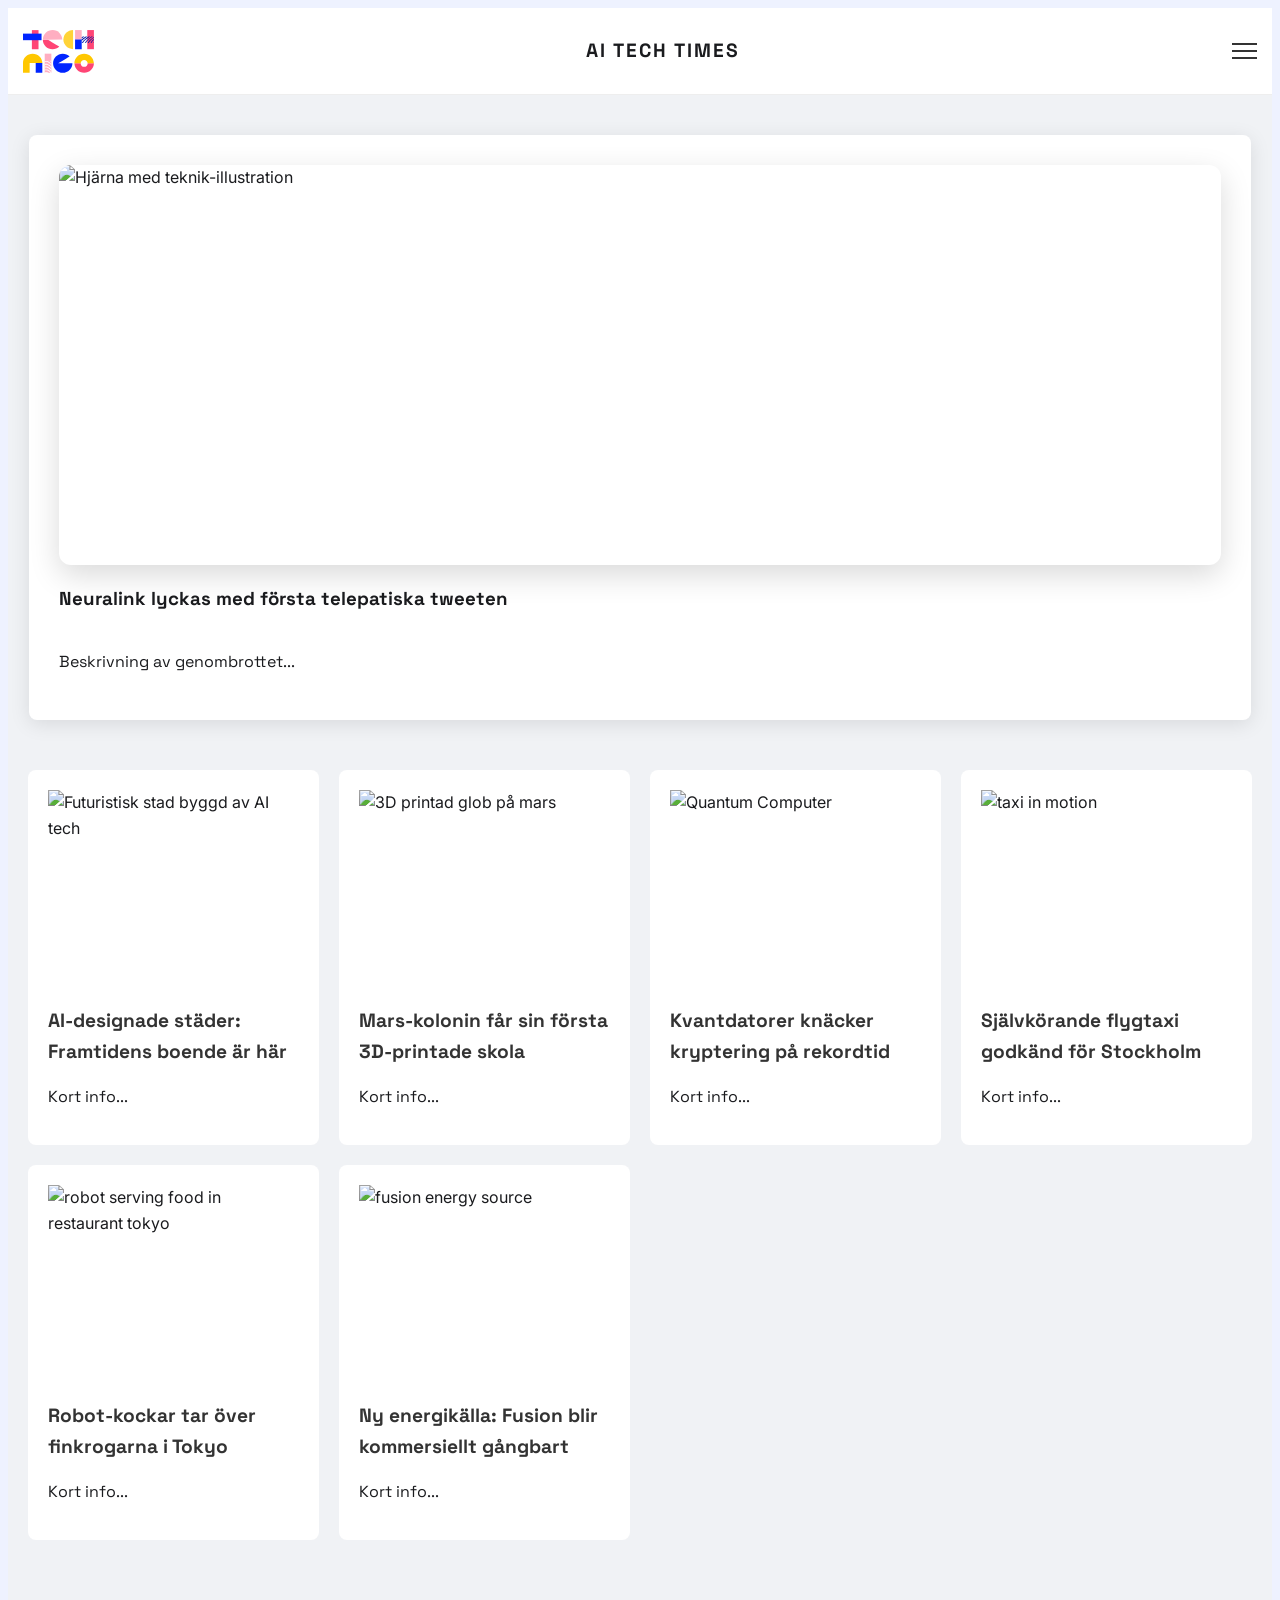
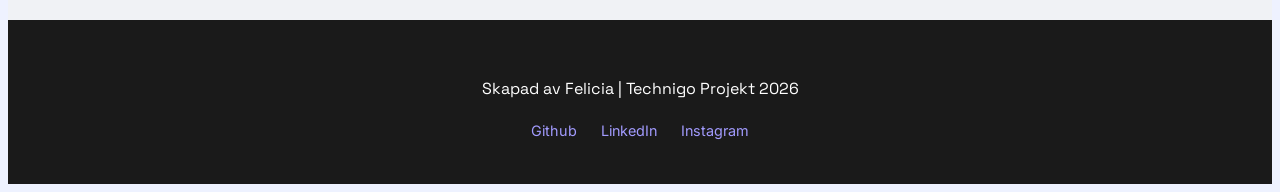
==== index.html @ 7e4fe272 "Move files to root" ====
<!DOCTYPE html>
<html>

<head>
  <meta charset="utf-8" />
  <title>AI TECH NEWS</title>
  <link rel="stylesheet" href="./style.css" />
  <meta name="viewport" content="width=device-width , initial-scale=1.0">
</head>

<body>
  <header class="main-header">
    <img src="logo.svg" alt="Technigo logo" class="header-logo">
    <h1 class="header-title">AI TECH TIMES</h1>
    <div class="hamburger-menu">
      <span></span>
      <span></span>
      <span></span>
    </div>
  </header>

  <section class="big-news">
    <article class="hero-card">
      <img
        src="https://images.unsplash.com/photo-1750365919878-2735d30fa3d8?q=80&w=1332&auto=format&fit=crop&ixlib=rb-4.1.0&ixid=M3wxMjA3fDB8MHxwaG90by1wYWdlfHx8fGVufDB8fHx8fA%3D%3D"
        alt="Hjärna med teknik-illustration" class="hero-img">
      <h1>Neuralink lyckas med första telepatiska tweeten</h1>
      <p>Beskrivning av genombrottet...</p>
    </article>
  </section>

  <section class="news-grid">
    <article class="news-card">
      <img
        src="https://images.unsplash.com/photo-1516496636080-14fb876e029d?w=1000&auto=format&fit=crop&q=60&ixlib=rb-4.1.0&ixid=M3wxMjA3fDB8MHxzZWFyY2h8MTB8fGZ1dHVyZSUyMGNpdHl8ZW58MHx8MHx8fDI%3D"
        alt="Futuristisk stad byggd av AI tech" class="card-img">
      <h2>AI-designade städer: Framtidens boende är här</h2>
      <p>Kort info...</p>
    </article>

    <article class="news-card">
      <img
        src="https://images.unsplash.com/photo-1675536462809-8b533a6ba0e7?q=80&w=1170&auto=format&fit=crop&ixlib=rb-4.1.0&ixid=M3wxMjA3fDB8MHxwaG90by1wYWdlfHx8fGVufDB8fHx8fA%3D%3D"
        alt="3D printad glob på mars" class="card-img">
      <h2>Mars-kolonin får sin första 3D-printade skola</h2>
      <p>Kort info...</p>
    </article>

    <article class="news-card">
      <img
        src="https://images.unsplash.com/photo-1681908571122-97f349e1ace0?q=80&w=735&auto=format&fit=crop&ixlib=rb-4.1.0&ixid=M3wxMjA3fDB8MHxwaG90by1wYWdlfHx8fGVufDB8fHx8fA%3D%3D"
        alt="Quantum Computer" class="card-img">
      <h2>Kvantdatorer knäcker kryptering på rekordtid</h2>
      <p>Kort info...</p>
    </article>

    <article class="news-card">
      <img
        src="https://images.unsplash.com/photo-1565531152238-5f20a0f4a3f0?q=80&w=1170&auto=format&fit=crop&ixlib=rb-4.1.0&ixid=M3wxMjA3fDB8MHxwaG90by1wYWdlfHx8fGVufDB8fHx8fA%3D%3D"
        alt="taxi in motion" class="card-img">
      <h2>Självkörande flygtaxi godkänd för Stockholm</h2>
      <p>Kort info...</p>
    </article>

    <article class="news-card">
      <img
        src="https://images.unsplash.com/photo-1767966926615-748201123f94?q=80&w=712&auto=format&fit=crop&ixlib=rb-4.1.0&ixid=M3wxMjA3fDB8MHxwaG90by1wYWdlfHx8fGVufDB8fHx8fA%3D%3D"
        alt="robot serving food in restaurant tokyo" class="card-img">
      <h2>Robot-kockar tar över finkrogarna i Tokyo</h2>
      <p>Kort info...</p>
    </article>

    <article class="news-card">
      <img
        src="https://images.unsplash.com/photo-1727434032792-c7ef921ae086?q=80&w=1332&auto=format&fit=crop&ixlib=rb-4.1.0&ixid=M3wxMjA3fDB8MHxwaG90by1wYWdlfHx8fGVufDB8fHx8fA%3D%3D"
        alt="fusion energy source" class="card-img">
      <h2>Ny energikälla: Fusion blir kommersiellt gångbart</h2>
      <p>Kort info...</p>
    </article>
  </section>

  <footer class="main-footer">
    <p>Skapad av Felicia | Technigo Projekt 2026</p>
    <div class="social-links">
      <a href="https://github.com/LofstromFelicia">Github</a>
      <a href="#">LinkedIn</a>
      <a href="#">Instagram</a>
    </div>
  </footer>

</body>

</html>
---- style.css ----
@import url('https://fonts.googleapis.com/css2?family=Inter:wght@400;500&family=Space+Grotesk:wght@500;700&display=swap');

html {
  background: #eef2ff;
  color: #fff;
}

body {
  font-family: 'Inter', sans-serif;
  line-height: 1.6;
  background-color: #f0f2f5;
  color: #1a1b1e;
}

h1,
h2,
p,
.header-title {
  font-family: 'Space Grotesk', sans-serif;
}

/* MOBIL (Default) */
.news-grid {
  display: grid;
  grid-template-columns: 1fr;
  gap: 20px;
  padding: 20px;
}

.news-card {
  background: white;
  padding: 20px;
  border-radius: 8px;
}

.news-card,
.hero-card {
  transition: all 0.4s ease;
  /* Makes transition softer */
  cursor: pointer;
}

.news-card:hover,
.hero-card:hover {
  background-color: #5d3fd3;
  transform: translateY(-5px);
  /* Card Hover */
  box-shadow: 0 10px 20px rgba(93, 63, 211, 0.3);
}

.news-card:hover h2,
.hero-card:hover h1,
.news-card:hover p,
.hero-card:hover p {
  color: #ffffff;
}

.hero-card {
  max-width: 92%;
  margin: 0 auto;
  /* Centers the card and sets top/bottom margins */
  background: white;
  border-radius: 8px;
  display: flex;
  flex-direction: column;
  margin-top: 40px;
  margin-bottom: 30px;
  box-shadow: 0 4px 20px rgba(0, 0, 0, 0.1);
  padding: 30px;
}

.news-card h2 {
  font-size: 1.2rem;
  margin-bottom: 10px;
  color: #333;
}

.card-img {
  width: 100%;
  height: 200px;
  object-fit: cover;
  display: block;
}

.hero-img {
  width: 100%;
  height: 400px;
  object-fit: cover;
  border-radius: 12px;
  box-shadow: 0 10px 30px rgba(0, 0, 0, 0.15);
}

/* --- HEADER --- */
.main-header {
  display: flex;
  justify-content: space-between;
  align-items: center;
  padding: 15px;
  background: white;
  border-bottom: 1px solid #eee;
  position: sticky;
  top: 0;
  z-index: 100;
  /* Keep navigation visible while scrolling */
}

.header-logo {
  height: 43px;
}

.header-title {
  font-size: 1.2rem;
  letter-spacing: 2px;
  font-weight: 900;
}

/* --- HAMBURGER MENU --- */
.hamburger-menu {
  cursor: pointer;
  transition: transform 0.2s ease;
}

.hamburger-menu span {
  display: block;
  width: 25px;
  height: 2px;
  background-color: #333;
  margin: 5px 0;
}

.hamburger-menu:hover {
  transform: scale(1.1);
  /* Subtle change on hover */
}

.hamburger-menu:hover span {
  background-color: #5d3fd3;
}

/* --- FOOTER STYLES --- */
.main-footer {
  background: #1a1a1a;
  color: white;
  padding: 40px 20px;
  text-align: center;
  margin-top: 60px;
}

.social-links {
  margin-top: 15px;
}

.social-links a {
  color: #a29bfe;
  text-decoration: none;
  margin: 0 10px;
  font-size: 0.9rem;
}

.social-links a:hover {
  text-decoration: underline;
}

/* TABLET (from 668px: 2 column layout) */
@media (min-width: 668px) {
  .news-grid {
    grid-template-columns: repeat(2, 1fr);
  }
}

/* DESKTOP (from 1024px: 4 column layout) */
@media (min-width: 1024px) {
  .news-grid {
    grid-template-columns: repeat(4, 1fr);
  }
}
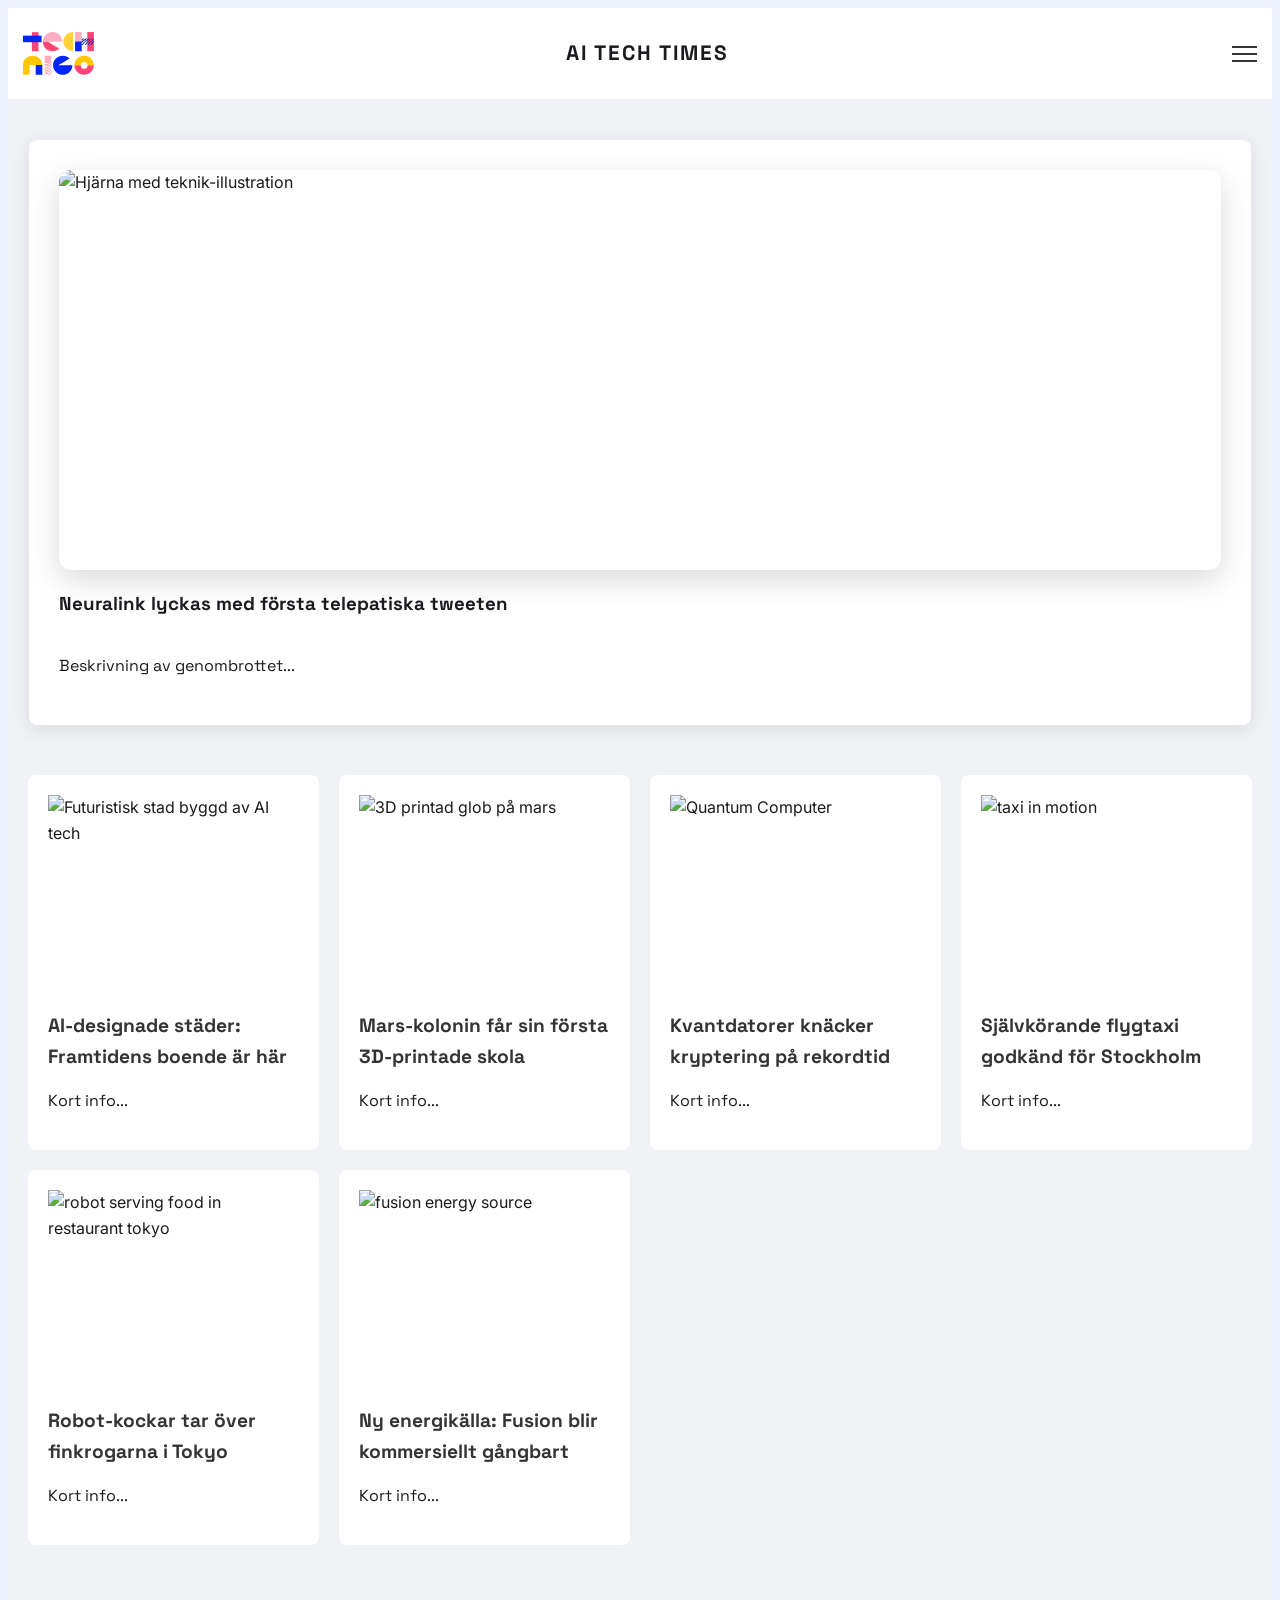
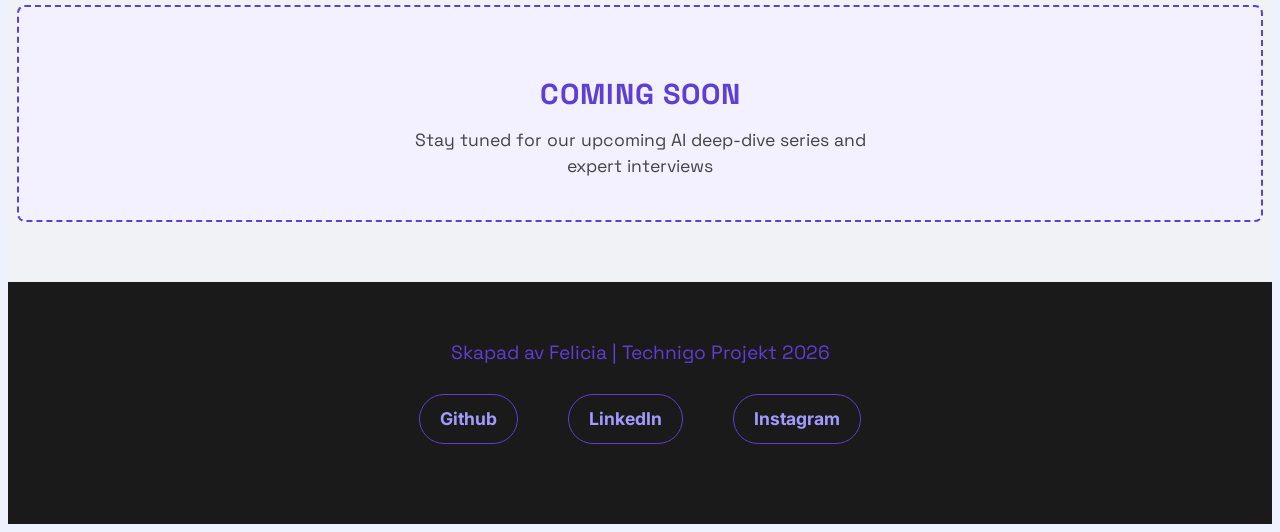
==== commit c23c87ab: "add coming-soon section" ====
--- a/index.html
+++ b/index.html
@@ -79,12 +79,17 @@
     </article>
   </section>
 
+  <section class="coming-soon">
+    <h2>Coming Soon</h2>
+    <p>Stay tuned for our upcoming AI deep-dive series and expert interviews</p>
+  </section>
+
   <footer class="main-footer">
     <p>Skapad av Felicia | Technigo Projekt 2026</p>
     <div class="social-links">
-      <a href="https://github.com/LofstromFelicia">Github</a>
-      <a href="#">LinkedIn</a>
-      <a href="#">Instagram</a>
+      <a href="https://github.com/LofstromFelicia" target="_blank">Github</a>
+      <a href="https://www.linkedin.com/in/felicia-löfström-693390130" target="_blank">LinkedIn</a>
+      <a href="https://www.instagram.com/lofstromfelicia" target="_blank">Instagram</a>
     </div>
   </footer>
 
--- a/style.css
+++ b/style.css
@@ -90,6 +90,37 @@
   box-shadow: 0 10px 30px rgba(0, 0, 0, 0.15);
 }
 
+.coming-soon {
+  background-color: #f3f0ff;
+  border: 2px dashed #5d3fd3;
+  border-radius: 8px;
+  padding: 40px;
+  margin: 40px auto;
+  max-width: 92%;
+  text-align: center;
+  transition: transform 0.3s ease;
+}
+
+.coming-soon:hover {
+  transform: scale(1.02);
+}
+
+.coming-soon h2 {
+  color: #5d3fd3;
+  font-size: 1.8rem;
+  margin-bottom: 10px;
+  text-transform: uppercase;
+  letter-spacing: 1px;
+}
+
+.coming-soon p {
+  color: #444;
+  font-size: 1.1rem;
+  line-height: 1.5;
+  max-width: 500px;
+  margin: 0 auto;
+}
+
 /* --- HEADER --- */
 .main-header {
   display: flex;
@@ -104,12 +135,17 @@
   /* Keep navigation visible while scrolling */
 }
 
+.header-title {
+  margin-right: 30px;
+  /* Makes header straight on the page */
+}
+
 .header-logo {
   height: 43px;
 }
 
 .header-title {
-  font-size: 1.2rem;
+  font-size: 1.3rem;
   letter-spacing: 2px;
   font-weight: 900;
 }
@@ -146,19 +182,40 @@
   margin-top: 60px;
 }
 
+.main-footer p {
+  font-size: 1.2rem;
+  color: #5d3fd3;
+  margin-bottom: 30px;
+  max-width: 600px;
+  margin-left: auto;
+  margin-right: auto;
+  line-height: 1.2;
+}
+
 .social-links {
+  display: flex;
+  justify-content: center;
+  gap: 30px;
   margin-top: 15px;
+  margin-bottom: 40px;
 }
 
 .social-links a {
   color: #a29bfe;
   text-decoration: none;
   margin: 0 10px;
-  font-size: 0.9rem;
+  font-size: 1.1rem;
+  font-weight: bold;
+  padding: 10px 20px;
+  border: 1px solid #5d3fd3;
+  border-radius: 25px;
+  transition: all 0.3s ease;
 }
 
 .social-links a:hover {
-  text-decoration: underline;
+  background-color: #5d3fd3;
+  color: white;
+  transform: translateY(-3px);
 }
 
 /* TABLET (from 668px: 2 column layout) */
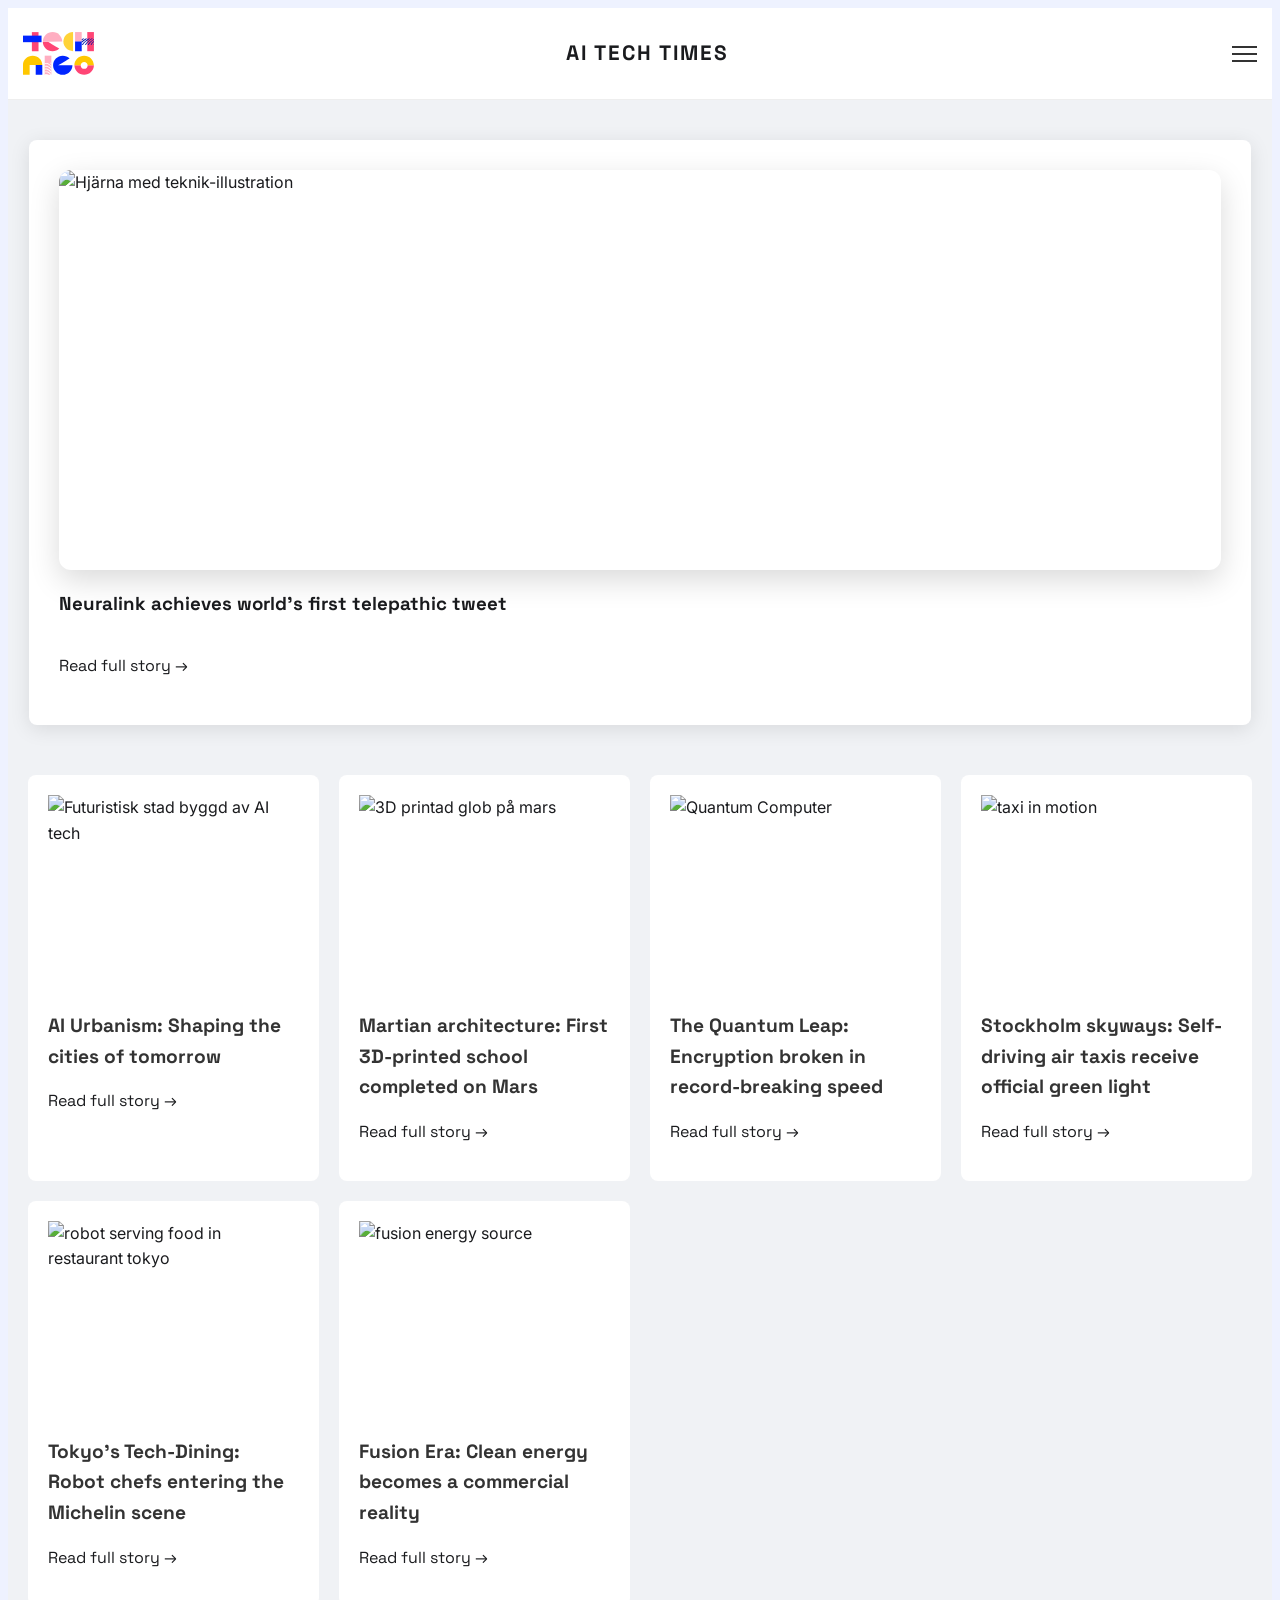
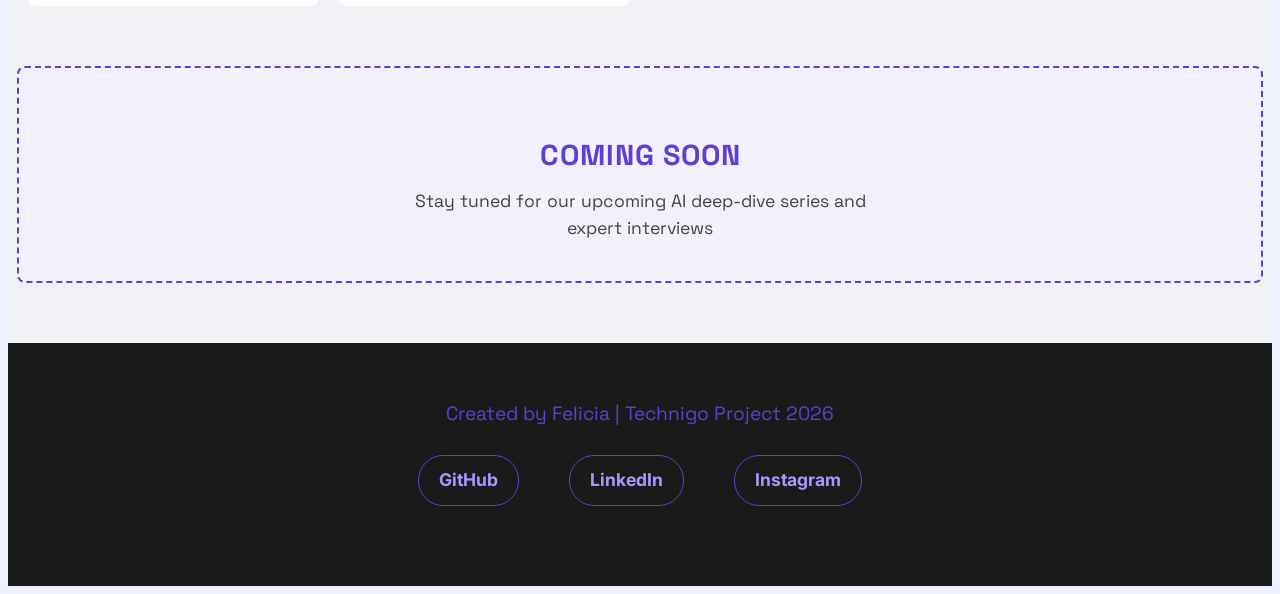
==== commit d64b8478: "Final polish: English language settings" ====
--- a/index.html
+++ b/index.html
@@ -1,5 +1,5 @@
 <!DOCTYPE html>
-<html>
+<html lang="en">
 
 <head>
   <meta charset="utf-8" />
@@ -24,8 +24,8 @@
       <img
         src="https://images.unsplash.com/photo-1750365919878-2735d30fa3d8?q=80&w=1332&auto=format&fit=crop&ixlib=rb-4.1.0&ixid=M3wxMjA3fDB8MHxwaG90by1wYWdlfHx8fGVufDB8fHx8fA%3D%3D"
         alt="Hjärna med teknik-illustration" class="hero-img">
-      <h1>Neuralink lyckas med första telepatiska tweeten</h1>
-      <p>Beskrivning av genombrottet...</p>
+      <h1>Neuralink achieves world's first telepathic tweet</h1>
+      <p>Read full story →</p>
     </article>
   </section>
 
@@ -34,48 +34,48 @@
       <img
         src="https://images.unsplash.com/photo-1516496636080-14fb876e029d?w=1000&auto=format&fit=crop&q=60&ixlib=rb-4.1.0&ixid=M3wxMjA3fDB8MHxzZWFyY2h8MTB8fGZ1dHVyZSUyMGNpdHl8ZW58MHx8MHx8fDI%3D"
         alt="Futuristisk stad byggd av AI tech" class="card-img">
-      <h2>AI-designade städer: Framtidens boende är här</h2>
-      <p>Kort info...</p>
+      <h2>AI Urbanism: Shaping the cities of tomorrow</h2>
+      <p>Read full story →</p>
     </article>
 
     <article class="news-card">
       <img
         src="https://images.unsplash.com/photo-1675536462809-8b533a6ba0e7?q=80&w=1170&auto=format&fit=crop&ixlib=rb-4.1.0&ixid=M3wxMjA3fDB8MHxwaG90by1wYWdlfHx8fGVufDB8fHx8fA%3D%3D"
         alt="3D printad glob på mars" class="card-img">
-      <h2>Mars-kolonin får sin första 3D-printade skola</h2>
-      <p>Kort info...</p>
+      <h2>Martian architecture: First 3D-printed school completed on Mars</h2>
+      <p>Read full story →</p>
     </article>
 
     <article class="news-card">
       <img
         src="https://images.unsplash.com/photo-1681908571122-97f349e1ace0?q=80&w=735&auto=format&fit=crop&ixlib=rb-4.1.0&ixid=M3wxMjA3fDB8MHxwaG90by1wYWdlfHx8fGVufDB8fHx8fA%3D%3D"
         alt="Quantum Computer" class="card-img">
-      <h2>Kvantdatorer knäcker kryptering på rekordtid</h2>
-      <p>Kort info...</p>
+      <h2>The Quantum Leap: Encryption broken in record-breaking speed</h2>
+      <p>Read full story →</p>
     </article>
 
     <article class="news-card">
       <img
         src="https://images.unsplash.com/photo-1565531152238-5f20a0f4a3f0?q=80&w=1170&auto=format&fit=crop&ixlib=rb-4.1.0&ixid=M3wxMjA3fDB8MHxwaG90by1wYWdlfHx8fGVufDB8fHx8fA%3D%3D"
         alt="taxi in motion" class="card-img">
-      <h2>Självkörande flygtaxi godkänd för Stockholm</h2>
-      <p>Kort info...</p>
+      <h2>Stockholm skyways: Self-driving air taxis receive official green light</h2>
+      <p>Read full story →</p>
     </article>
 
     <article class="news-card">
       <img
         src="https://images.unsplash.com/photo-1767966926615-748201123f94?q=80&w=712&auto=format&fit=crop&ixlib=rb-4.1.0&ixid=M3wxMjA3fDB8MHxwaG90by1wYWdlfHx8fGVufDB8fHx8fA%3D%3D"
         alt="robot serving food in restaurant tokyo" class="card-img">
-      <h2>Robot-kockar tar över finkrogarna i Tokyo</h2>
-      <p>Kort info...</p>
+      <h2>Tokyo's Tech-Dining: Robot chefs entering the Michelin scene</h2>
+      <p>Read full story →</p>
     </article>
 
     <article class="news-card">
       <img
         src="https://images.unsplash.com/photo-1727434032792-c7ef921ae086?q=80&w=1332&auto=format&fit=crop&ixlib=rb-4.1.0&ixid=M3wxMjA3fDB8MHxwaG90by1wYWdlfHx8fGVufDB8fHx8fA%3D%3D"
         alt="fusion energy source" class="card-img">
-      <h2>Ny energikälla: Fusion blir kommersiellt gångbart</h2>
-      <p>Kort info...</p>
+      <h2>Fusion Era: Clean energy becomes a commercial reality</h2>
+      <p>Read full story →</p>
     </article>
   </section>
 
@@ -85,9 +85,9 @@
   </section>
 
   <footer class="main-footer">
-    <p>Skapad av Felicia | Technigo Projekt 2026</p>
+    <p>Created by Felicia | Technigo Project 2026</p>
     <div class="social-links">
-      <a href="https://github.com/LofstromFelicia" target="_blank">Github</a>
+      <a href="https://github.com/LofstromFelicia" target="_blank">GitHub</a>
       <a href="https://www.linkedin.com/in/felicia-löfström-693390130" target="_blank">LinkedIn</a>
       <a href="https://www.instagram.com/lofstromfelicia" target="_blank">Instagram</a>
     </div>
